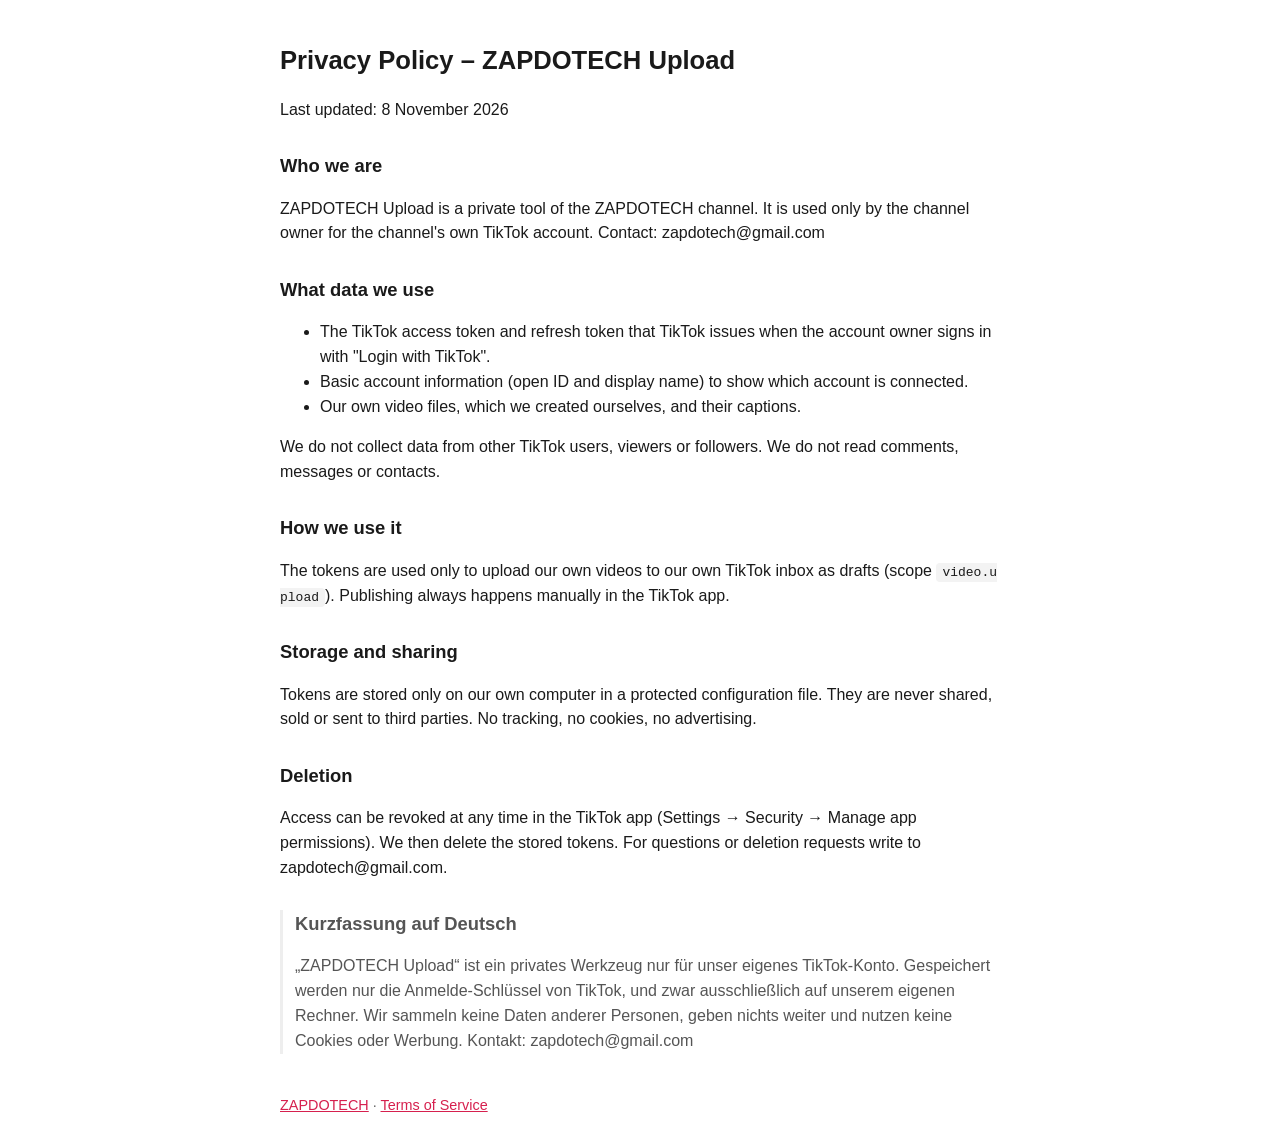
==== privacy.html @ 20b70820 "Add files via upload" ====
<!doctype html><html lang="en"><head><meta charset="utf-8"><meta name="viewport" content="width=device-width,initial-scale=1">
<title>Privacy Policy</title><link rel="stylesheet" href="stil.css"></head><body>
<h1>Privacy Policy – ZAPDOTECH Upload</h1>
<p>Last updated: 8 November 2026</p>
<h2>Who we are</h2>
<p>ZAPDOTECH Upload is a private tool of the ZAPDOTECH channel. It is used only by the channel owner for the channel's own TikTok account. Contact: zapdotech@gmail.com</p>
<h2>What data we use</h2>
<ul>
<li>The TikTok access token and refresh token that TikTok issues when the account owner signs in with "Login with TikTok".</li>
<li>Basic account information (open ID and display name) to show which account is connected.</li>
<li>Our own video files, which we created ourselves, and their captions.</li>
</ul>
<p>We do not collect data from other TikTok users, viewers or followers. We do not read comments, messages or contacts.</p>
<h2>How we use it</h2>
<p>The tokens are used only to upload our own videos to our own TikTok inbox as drafts (scope <code>video.upload</code>). Publishing always happens manually in the TikTok app.</p>
<h2>Storage and sharing</h2>
<p>Tokens are stored only on our own computer in a protected configuration file. They are never shared, sold or sent to third parties. No tracking, no cookies, no advertising.</p>
<h2>Deletion</h2>
<p>Access can be revoked at any time in the TikTok app (Settings → Security → Manage app permissions). We then delete the stored tokens. For questions or deletion requests write to zapdotech@gmail.com.</p>
<div class="de"><h2>Kurzfassung auf Deutsch</h2>
<p>„ZAPDOTECH Upload“ ist ein privates Werkzeug nur für unser eigenes TikTok-Konto. Gespeichert werden nur die Anmelde-Schlüssel von TikTok, und zwar ausschließlich auf unserem eigenen Rechner. Wir sammeln keine Daten anderer Personen, geben nichts weiter und nutzen keine Cookies oder Werbung. Kontakt: zapdotech@gmail.com</p></div>
<footer><a href="index.html">ZAPDOTECH</a> · <a href="terms.html">Terms of Service</a></footer>
</body></html>
---- stil.css ----
body{font-family:-apple-system,Segoe UI,Roboto,sans-serif;max-width:720px;margin:0 auto;padding:24px 16px;line-height:1.55;color:#1a1a1a;background:#fff}
h1{font-size:1.6em}h2{font-size:1.15em;margin-top:1.6em}a{color:#d6204e}
.de{color:#555;border-left:3px solid #eee;padding-left:12px}
footer{margin-top:40px;font-size:.9em;color:#666}
code{background:#f3f3f3;padding:2px 6px;border-radius:4px;word-break:break-all}
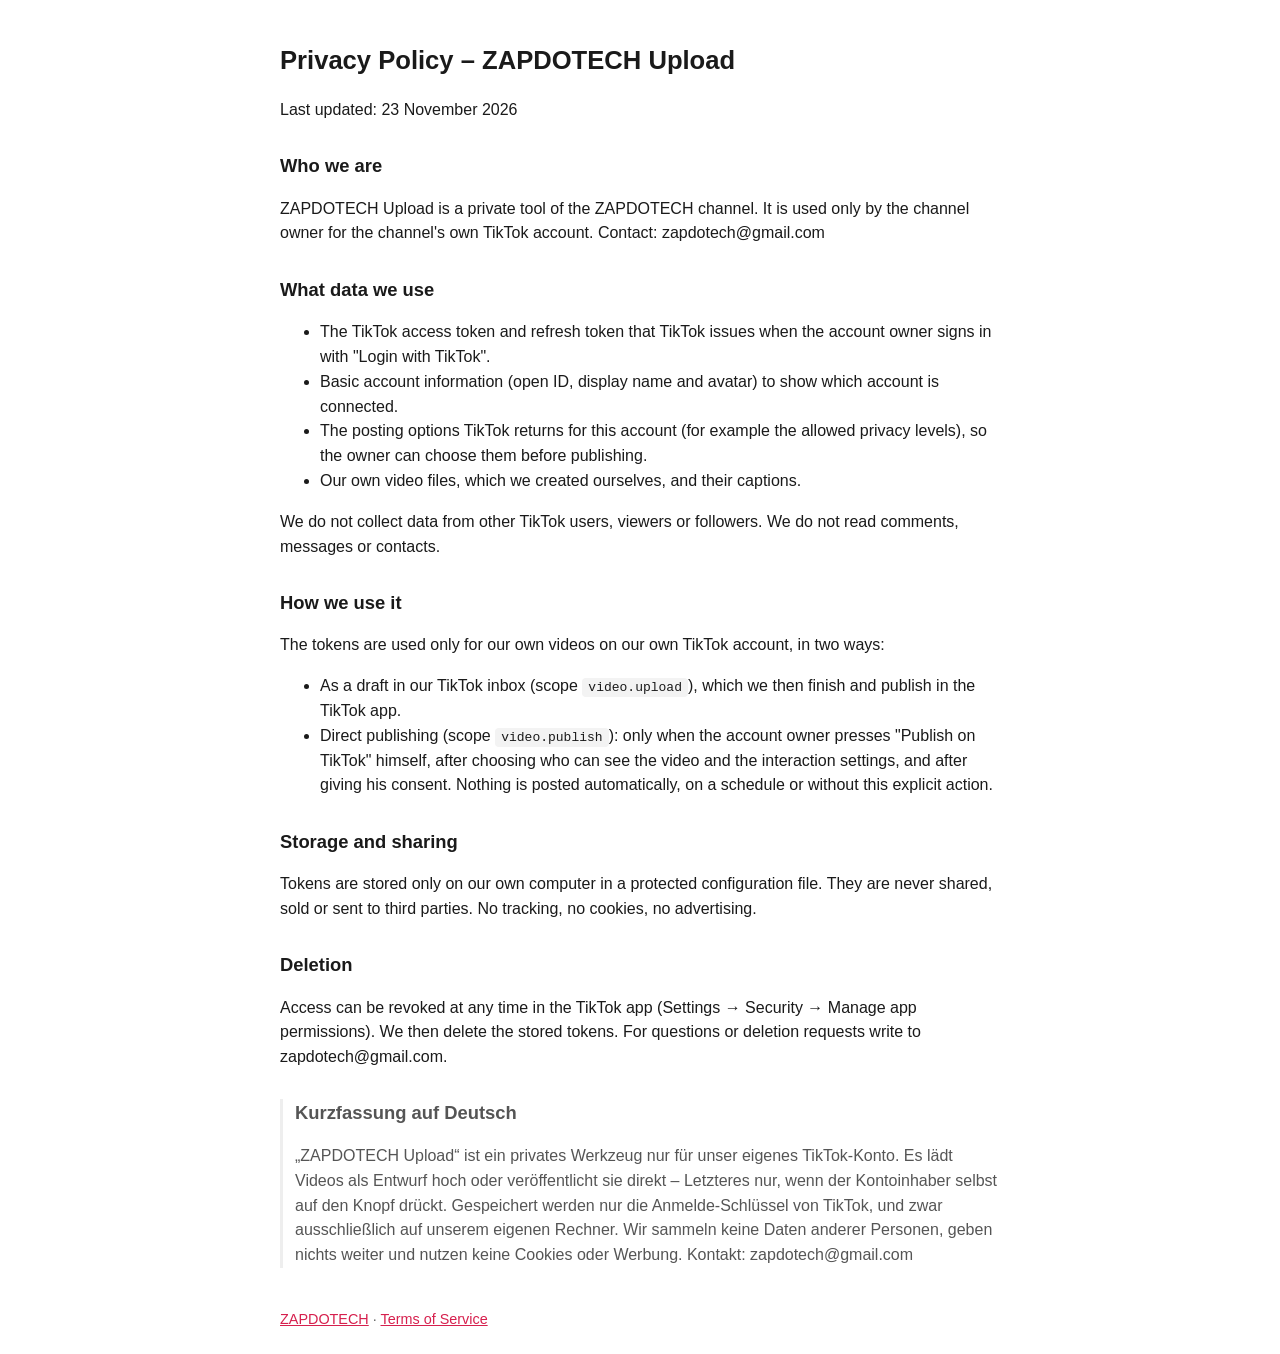
==== commit 3b1b31af: "TikTok: Direkt veröffentlichen (video.publish) nur auf Knopfdruck des Kontoinhabers – Privacy/Terms/" ====
--- a/privacy.html
+++ b/privacy.html
@@ -1,23 +1,28 @@
 <!doctype html><html lang="en"><head><meta charset="utf-8"><meta name="viewport" content="width=device-width,initial-scale=1">
 <title>Privacy Policy</title><link rel="stylesheet" href="stil.css"></head><body>
 <h1>Privacy Policy – ZAPDOTECH Upload</h1>
-<p>Last updated: 8 November 2026</p>
+<p>Last updated: 23 November 2026</p>
 <h2>Who we are</h2>
 <p>ZAPDOTECH Upload is a private tool of the ZAPDOTECH channel. It is used only by the channel owner for the channel's own TikTok account. Contact: zapdotech@gmail.com</p>
 <h2>What data we use</h2>
 <ul>
 <li>The TikTok access token and refresh token that TikTok issues when the account owner signs in with "Login with TikTok".</li>
-<li>Basic account information (open ID and display name) to show which account is connected.</li>
+<li>Basic account information (open ID, display name and avatar) to show which account is connected.</li>
+<li>The posting options TikTok returns for this account (for example the allowed privacy levels), so the owner can choose them before publishing.</li>
 <li>Our own video files, which we created ourselves, and their captions.</li>
 </ul>
 <p>We do not collect data from other TikTok users, viewers or followers. We do not read comments, messages or contacts.</p>
 <h2>How we use it</h2>
-<p>The tokens are used only to upload our own videos to our own TikTok inbox as drafts (scope <code>video.upload</code>). Publishing always happens manually in the TikTok app.</p>
+<p>The tokens are used only for our own videos on our own TikTok account, in two ways:</p>
+<ul>
+<li>As a draft in our TikTok inbox (scope <code>video.upload</code>), which we then finish and publish in the TikTok app.</li>
+<li>Direct publishing (scope <code>video.publish</code>): only when the account owner presses "Publish on TikTok" himself, after choosing who can see the video and the interaction settings, and after giving his consent. Nothing is posted automatically, on a schedule or without this explicit action.</li>
+</ul>
 <h2>Storage and sharing</h2>
 <p>Tokens are stored only on our own computer in a protected configuration file. They are never shared, sold or sent to third parties. No tracking, no cookies, no advertising.</p>
 <h2>Deletion</h2>
 <p>Access can be revoked at any time in the TikTok app (Settings → Security → Manage app permissions). We then delete the stored tokens. For questions or deletion requests write to zapdotech@gmail.com.</p>
 <div class="de"><h2>Kurzfassung auf Deutsch</h2>
-<p>„ZAPDOTECH Upload“ ist ein privates Werkzeug nur für unser eigenes TikTok-Konto. Gespeichert werden nur die Anmelde-Schlüssel von TikTok, und zwar ausschließlich auf unserem eigenen Rechner. Wir sammeln keine Daten anderer Personen, geben nichts weiter und nutzen keine Cookies oder Werbung. Kontakt: zapdotech@gmail.com</p></div>
+<p>„ZAPDOTECH Upload“ ist ein privates Werkzeug nur für unser eigenes TikTok-Konto. Es lädt Videos als Entwurf hoch oder veröffentlicht sie direkt – Letzteres nur, wenn der Kontoinhaber selbst auf den Knopf drückt. Gespeichert werden nur die Anmelde-Schlüssel von TikTok, und zwar ausschließlich auf unserem eigenen Rechner. Wir sammeln keine Daten anderer Personen, geben nichts weiter und nutzen keine Cookies oder Werbung. Kontakt: zapdotech@gmail.com</p></div>
 <footer><a href="index.html">ZAPDOTECH</a> · <a href="terms.html">Terms of Service</a></footer>
 </body></html>
